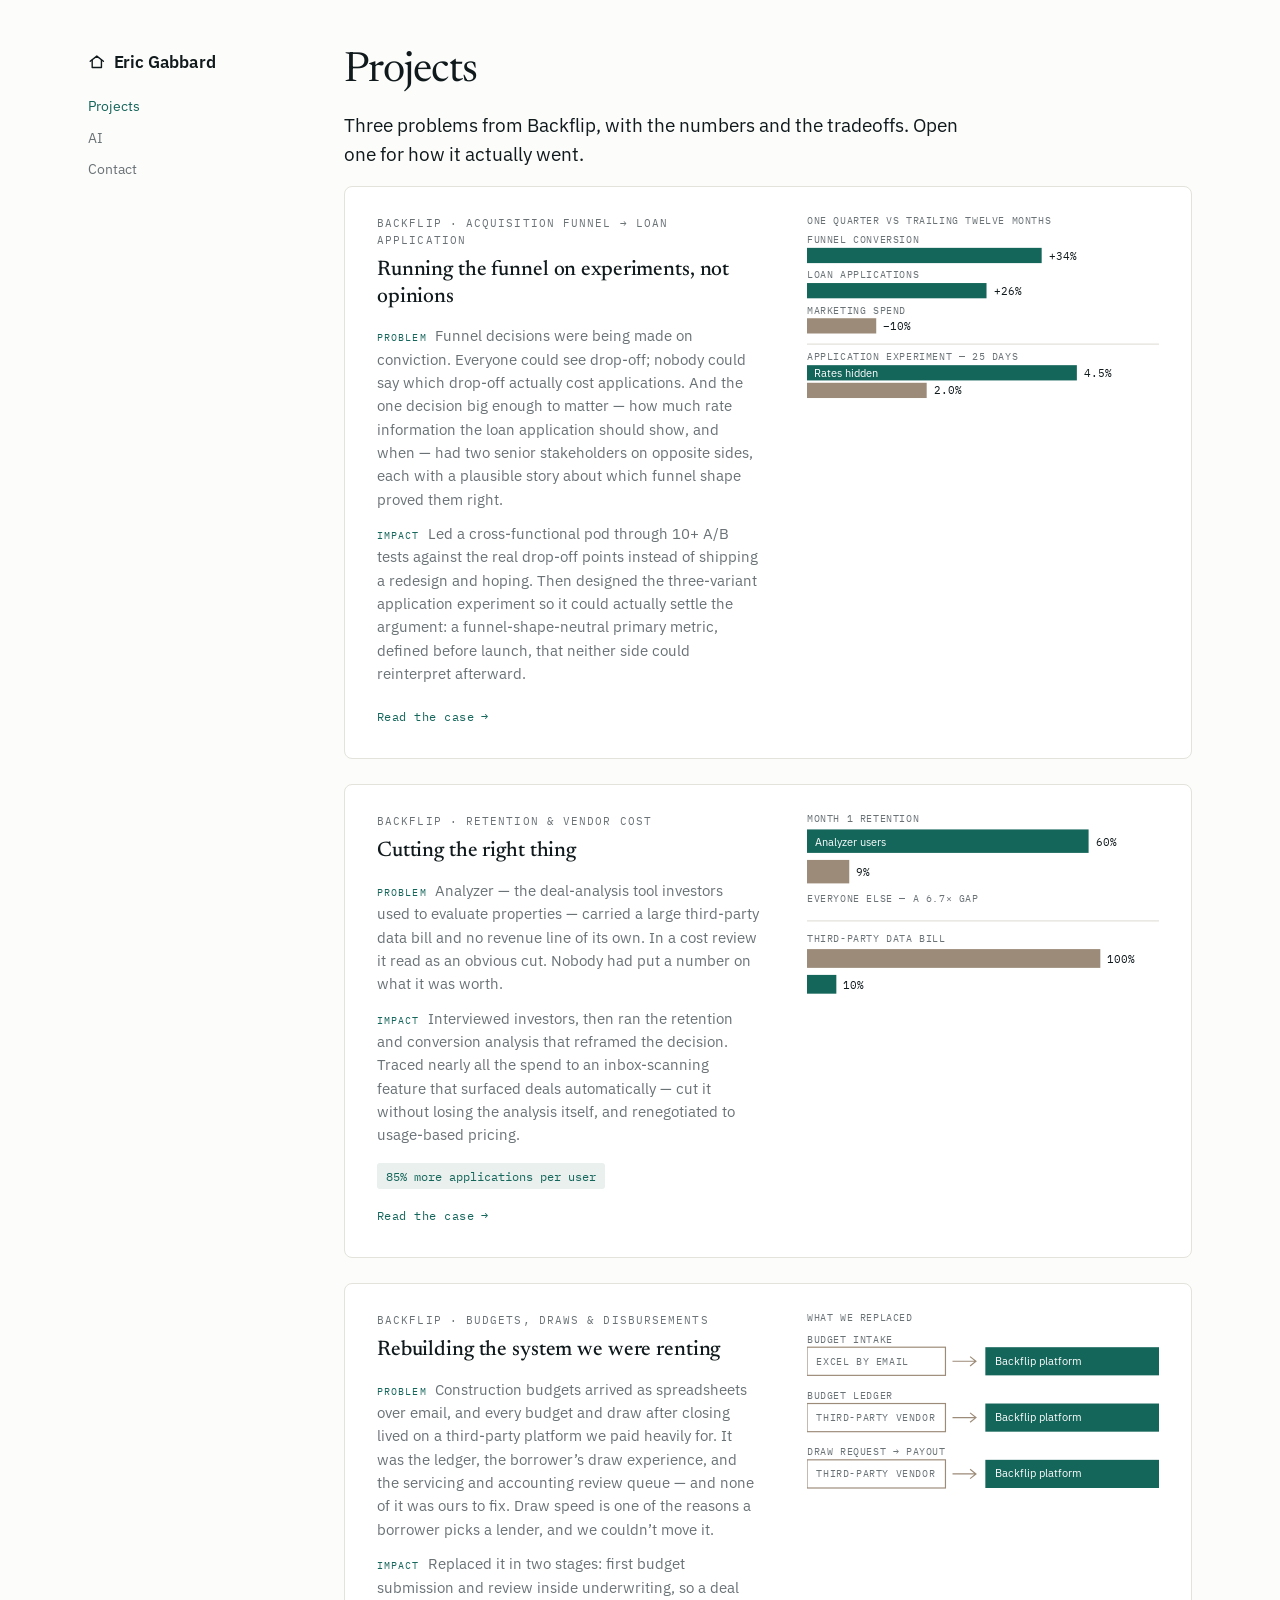
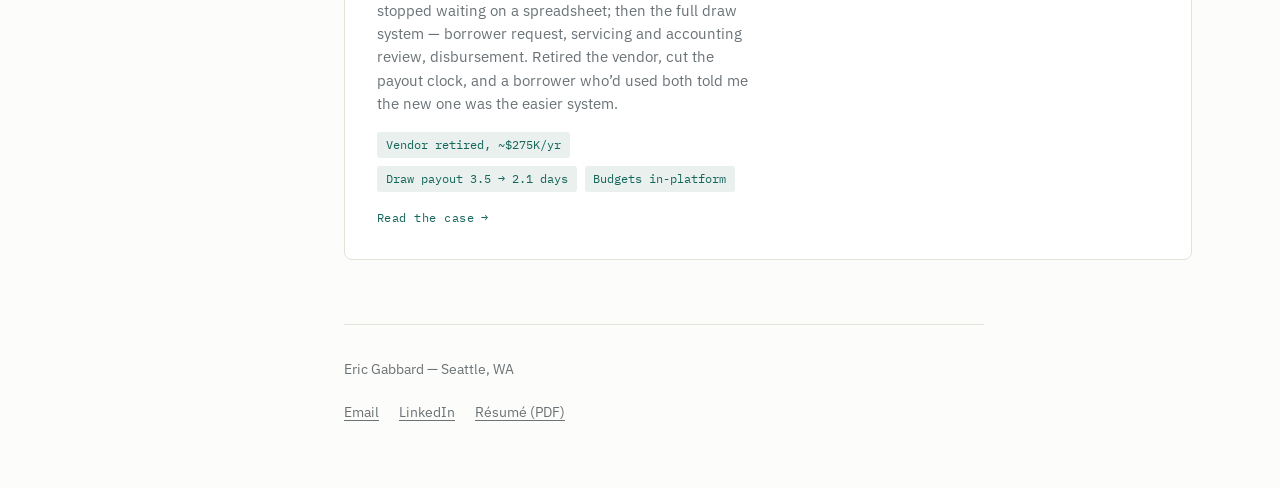
==== projects/index.html @ fd92a39c "Draw card: merge vendor chips Co-Authored-By: Claude Opus 5 <noreply@anthropic.com> Claude-Session: " ====
<!doctype html>
<html lang="en">
<head>
<meta charset="utf-8">
<meta name="viewport" content="width=device-width, initial-scale=1">
<title>Projects — Eric Gabbard</title>
<meta name="description" content="Three problems at a venture-backed lender: running the funnel on experiments, saving a product slated for cutting, and replacing a vendor draw platform.">
<meta property="og:title" content="Projects — Eric Gabbard">
<meta property="og:description" content="Three problems at a venture-backed lender: running the funnel on experiments, saving a product slated for cutting, and replacing a vendor draw platform.">
<meta property="og:type" content="website">
<meta property="og:url" content="https://ericgabbard.com/projects/">
<meta property="og:image" content="https://ericgabbard.com/og-image.png">
<meta property="og:image:width" content="1200">
<meta property="og:image:height" content="630">
<meta name="twitter:card" content="summary_large_image">
<meta name="twitter:title" content="Projects — Eric Gabbard">
<meta name="twitter:description" content="Three problems at a venture-backed lender: running the funnel on experiments, saving a product slated for cutting, and replacing a vendor draw platform.">
<meta name="twitter:image" content="https://ericgabbard.com/og-image.png">
<link rel="canonical" href="https://ericgabbard.com/projects/">
<link rel="icon" href="/favicon-32.png" sizes="32x32" type="image/png">
<link rel="icon" href="/favicon-16.png" sizes="16x16" type="image/png">
<link rel="icon" href="/favicon-48.png" sizes="48x48" type="image/png">
<link rel="apple-touch-icon" href="/apple-touch-icon.png">
<link rel="manifest" href="/site.webmanifest">
<meta name="theme-color" content="#14655a">
<link rel="preconnect" href="https://fonts.googleapis.com">
<link rel="preconnect" href="https://fonts.gstatic.com" crossorigin>
<link rel="stylesheet" href="https://fonts.googleapis.com/css2?family=IBM+Plex+Mono:wght@400&family=IBM+Plex+Sans:wght@400;600&family=Newsreader:opsz,wght@6..72,400;6..72,500&display=swap" media="print" onload="this.media='all'">
<noscript><link rel="stylesheet" href="https://fonts.googleapis.com/css2?family=IBM+Plex+Mono:wght@400&family=IBM+Plex+Sans:wght@400;600&family=Newsreader:opsz,wght@6..72,400;6..72,500&display=swap"></noscript>
<link rel="stylesheet" href="/style.css?v=16">
</head>
<body>
<a class="skip" href="#main">Skip to content</a>
<div class="wrap">

<header>
  <nav>
    <a class="home" href="/" aria-label="Eric Gabbard, home"><svg class="home-icon" viewBox="0 0 24 24" aria-hidden="true" focusable="false"><path d="M3 11.3 12 4.2l9 7.1" fill="none" stroke="currentColor" stroke-width="1.9" stroke-linecap="round" stroke-linejoin="round"/><path d="M5.7 9.7V19.8h12.6V9.7" fill="none" stroke="currentColor" stroke-width="1.9" stroke-linecap="round" stroke-linejoin="round"/></svg><span>Eric Gabbard</span></a>
    <ul>
      <li><a href="/projects/" aria-current="page">Projects</a></li>
      <li><a href="/ai">AI</a></li>
      <li><a href="/contact">Contact</a></li>
    </ul>
  </nav>
</header>

<main id="main">

  <h1>Projects</h1>

  <p class="lede">Three problems from Backflip, with the numbers and the tradeoffs. Open one for
  how it actually went.</p>

  <div class="cards">

    <a class="card" href="/projects/conversion">
      <div class="card-text">
        <p class="kicker">Backflip &middot; Acquisition funnel &rarr; loan application</p>
        <h2>Running the funnel on experiments, not opinions</h2>
        <p class="pi"><span class="tag">Problem</span>Funnel decisions were being made on
        conviction. Everyone could see drop-off; nobody could say which drop-off actually cost
        applications. And the one decision big enough to matter &mdash; how much rate
        information the loan application should show, and when &mdash; had two senior
        stakeholders on opposite sides, each with a plausible story about which funnel shape
        proved them right.</p>
        <p class="pi"><span class="tag">Impact</span>Led a cross-functional pod through 10+ A/B
        tests against the real drop-off points instead of shipping a redesign and hoping. Then
        designed the three-variant application experiment so it could actually settle the
        argument: a funnel-shape-neutral primary metric, defined before launch, that neither
        side could reinterpret afterward.</p>
      </div>
      <div class="chart">
        <svg viewBox="0 0 300 158" role="img" aria-label="Over one quarter against a trailing-twelve-month baseline: funnel conversion up 34 percent, loan applications up 26 percent, marketing spend down 10 percent. In the loan application experiment, the rates-hidden variant converted at 4.5 percent against 2.0 percent for control over 25 days.">
          <text class="ch-lab" x="0" y="8">ONE QUARTER VS TRAILING TWELVE MONTHS</text>

          <text class="ch-lab" x="0" y="24">FUNNEL CONVERSION</text>
          <rect class="ch-mark" x="0" y="28" width="200" height="13"/>
          <text class="ch-val" x="206" y="38">+34%</text>

          <text class="ch-lab" x="0" y="54">LOAN APPLICATIONS</text>
          <rect class="ch-mark" x="0" y="58" width="153" height="13"/>
          <text class="ch-val" x="159" y="68">+26%</text>

          <text class="ch-lab" x="0" y="84">MARKETING SPEND</text>
          <rect class="ch-alt" x="0" y="88" width="59" height="13"/>
          <text class="ch-val" x="65" y="98">&#8722;10%</text>

          <line class="ch-rule" x1="0" y1="110" x2="300" y2="110"/>

          <text class="ch-lab" x="0" y="124">APPLICATION EXPERIMENT &#8212; 25 DAYS</text>
          <rect class="ch-mark" x="0" y="128" width="230" height="13"/>
          <text class="ch-on" x="6" y="138">Rates hidden</text>
          <text class="ch-val" x="236" y="138">4.5%</text>
          <rect class="ch-alt" x="0" y="143" width="102" height="13"/>
          <text class="ch-val" x="108" y="153">2.0%</text>
        </svg>
      </div>
      <div class="card-foot">
        <span class="more">Read the case &rarr;</span>
      </div>
    </a>

    <a class="card" href="/projects/analyzer">
      <div class="card-text">
        <p class="kicker">Backflip &middot; Retention &amp; vendor cost</p>
        <h2>Cutting the right thing</h2>
        <p class="pi"><span class="tag">Problem</span>Analyzer &mdash; the deal-analysis tool
        investors used to evaluate properties &mdash; carried a large third-party data bill and
        no revenue line of its own. In a cost review it read as an obvious cut. Nobody had put
        a number on what it was worth.</p>
        <p class="pi"><span class="tag">Impact</span>Interviewed investors, then ran the
        retention and conversion analysis that reframed the decision. Traced nearly all the spend
        to an inbox-scanning feature that surfaced deals automatically &mdash; cut it without
        losing the analysis itself, and renegotiated to usage-based pricing.</p>
      </div>
      <div class="chart">
        <svg viewBox="0 0 300 160" role="img" aria-label="Analyzer users retained at 60 percent at Month 1 against 9 percent for everyone else; the third-party data bill fell from 100 percent to 10 percent">
          <text class="ch-lab" x="0" y="8">MONTH 1 RETENTION</text>
          <rect class="ch-mark" x="0" y="14" width="240" height="20"/>
          <text class="ch-on"  x="7" y="28">Analyzer users</text>
          <text class="ch-val" x="246" y="28">60%</text>
          <rect class="ch-alt" x="0" y="40" width="36" height="20"/>
          <text class="ch-val" x="42" y="54">9%</text>
          <text class="ch-lab" x="0" y="76">EVERYONE ELSE &#8212; A 6.7&#215; GAP</text>

          <line class="ch-rule" x1="0" y1="92" x2="300" y2="92"/>

          <text class="ch-lab" x="0" y="110">THIRD-PARTY DATA BILL</text>
          <rect class="ch-alt"  x="0" y="116" width="250" height="16"/>
          <text class="ch-val" x="256" y="128">100%</text>
          <rect class="ch-mark" x="0" y="138" width="25" height="16"/>
          <text class="ch-val" x="31" y="150">10%</text>
        </svg>
      </div>
      <div class="card-foot">
        <ul class="stats">
          <li>85% more applications per user</li>
        </ul>
        <span class="more">Read the case &rarr;</span>
      </div>
    </a>

    <a class="card" href="/projects/draw-management">
      <div class="card-text">
        <p class="kicker">Backflip &middot; Budgets, draws &amp; disbursements</p>
        <h2>Rebuilding the system we were renting</h2>
        <p class="pi"><span class="tag">Problem</span>Construction budgets arrived as
        spreadsheets over email, and every budget and draw after closing lived on a third-party
        platform we paid heavily for. It was the ledger, the borrower&rsquo;s draw experience,
        and the servicing and accounting review queue &mdash; and none of it was ours to fix.
        Draw speed is one of the reasons a borrower picks a lender, and we couldn&rsquo;t move
        it.</p>
        <p class="pi"><span class="tag">Impact</span>Replaced it in two stages: first budget
        submission and review inside underwriting, so a deal stopped waiting on a spreadsheet;
        then the full draw system &mdash; borrower request, servicing and accounting review,
        disbursement. Retired the vendor, cut the payout clock, and a borrower who&rsquo;d used
        both told me the new one was the easier system.</p>
      </div>
      <div class="chart">
        <svg viewBox="0 0 300 152" role="img" aria-label="Three stages moved off spreadsheets and a third-party vendor onto Backflip's own platform: budget intake, budget ledger, and draw request and payout">
          <text class="ch-lab" x="0" y="8">WHAT WE REPLACED</text>

          <text class="ch-lab" x="0" y="26">BUDGET INTAKE</text>
          <rect class="ch-ghost" x="0" y="30" width="118" height="24"/>
          <text class="ch-lab" x="8" y="45">EXCEL BY EMAIL</text>
          <path class="ch-arrow" d="M124 42 h20 m-5 -4 l5 4 l-5 4"/>
          <rect class="ch-mark" x="152" y="30" width="148" height="24"/>
          <text class="ch-on" x="160" y="45">Backflip platform</text>

          <text class="ch-lab" x="0" y="74">BUDGET LEDGER</text>
          <rect class="ch-ghost" x="0" y="78" width="118" height="24"/>
          <text class="ch-lab" x="8" y="93">THIRD-PARTY VENDOR</text>
          <path class="ch-arrow" d="M124 90 h20 m-5 -4 l5 4 l-5 4"/>
          <rect class="ch-mark" x="152" y="78" width="148" height="24"/>
          <text class="ch-on" x="160" y="93">Backflip platform</text>

          <text class="ch-lab" x="0" y="122">DRAW REQUEST &#8594; PAYOUT</text>
          <rect class="ch-ghost" x="0" y="126" width="118" height="24"/>
          <text class="ch-lab" x="8" y="141">THIRD-PARTY VENDOR</text>
          <path class="ch-arrow" d="M124 138 h20 m-5 -4 l5 4 l-5 4"/>
          <rect class="ch-mark" x="152" y="126" width="148" height="24"/>
          <text class="ch-on" x="160" y="141">Backflip platform</text>
        </svg>
      </div>
      <div class="card-foot">
        <ul class="stats">
          <li>Vendor retired, ~$275K/yr</li>
          <li>Draw payout 3.5 &rarr; 2.1 days</li>
          <li>Budgets in-platform</li>
        </ul>
        <span class="more">Read the case &rarr;</span>
      </div>
    </a>

  </div>

</main>

<footer>
  <p>Eric Gabbard — Seattle, WA</p>
  <ul class="footlinks">
    <li><a href="mailto:ericdgabbard@gmail.com">Email</a></li>
    <li><a href="https://www.linkedin.com/in/eric-gabbard-48069759/">LinkedIn</a></li>
    <li><a href="/resume.pdf?v=2026-09-02">Résumé (PDF)</a></li>
  </ul>
</footer>

</div>
  <script src="/site.js?v=2" defer></script>
  <!-- Cloudflare Web Analytics -->
  <script type='module' src='https://static.cloudflareinsights.com/beacon.min.js' data-cf-beacon='{"token": "a85f519c6c7c4a88a507c44891415a3c"}'></script>
  <!-- End Cloudflare Web Analytics -->
</body>
</html>
---- style.css ----
/* ericgabbard.com — "Instrument Panel"
   Charts are the visual language; every figure is drawn from a published number. */

:root {
  --bg:          #fcfcfa;
  --surface:     #ffffff;
  --fg:          #10191c;
  --muted:       #6a7276;
  --rule:        #e3e2db;
  --accent:      #14655a;
  --accent-soft: #e9f0ee;
  /* Also the comparison-bar fill in the charts, so it has to clear 3:1 on
     --bg (this is 3.4:1); the lighter clay it replaced was 2.1:1. */
  --clay:        #9c8b78;
  --on-accent:   #ffffff;

  --serif: "Newsreader", Georgia, "Iowan Old Style", serif;
  --sans:  "IBM Plex Sans", ui-sans-serif, -apple-system, BlinkMacSystemFont, "Segoe UI", Helvetica, Arial, sans-serif;
  --mono:  "IBM Plex Mono", ui-monospace, "SF Mono", Menlo, Consolas, monospace;

  --max: 44rem;

  /* Height of the home page's top bar. The hero is sized against it so the
     bar plus the hero fill exactly one viewport. */
  --bar-h: 3.8rem;
}

@media (prefers-color-scheme: dark) {
  :root {
    --bg:          #0e1315;
    --surface:     #141a1c;
    --fg:          #e4e8e7;
    --muted:       #8e9997;
    --rule:        #242c2e;
    --accent:      #5cbfad;
    --accent-soft: #16262a;
    --clay:        #8a7d70;
    --on-accent:   #0e1315;
  }
}

*, *::before, *::after { box-sizing: border-box; }

html { -webkit-text-size-adjust: 100%; }

body {
  margin: 0;
  background: var(--bg);
  color: var(--fg);
  font-family: var(--sans);
  font-size: 16.5px;
  line-height: 1.68;
  -webkit-font-smoothing: antialiased;
}

.wrap { max-width: var(--max); margin: 0 auto; padding: 0 1.5rem; }

/* Keyboard users get a way past the nav. Off-canvas until focused, then it
   drops in as a small filled tab at the top-left. */
.skip {
  position: absolute;
  top: 0; left: 0;
  z-index: 30;
  transform: translateY(-110%);
  background: var(--accent);
  color: var(--on-accent);
  font-family: var(--mono);
  font-size: 0.78rem;
  letter-spacing: 0.08em;
  text-decoration: none;
  padding: 0.6rem 1rem;
  border-radius: 0 0 4px 0;
  transition: transform 0.12s ease;
}
.skip:focus, .skip:focus-visible { transform: none; outline-offset: 0; }

/* ---------- header ---------- */

header { padding: 1.1rem 0 0; }

nav {
  display: flex; flex-wrap: wrap;
  align-items: center; justify-content: space-between;
  gap: 1rem;
  border-bottom: 1px solid var(--rule);
  padding-bottom: 0.85rem;
}

nav .home {
  font-weight: 600; letter-spacing: -0.01em; text-decoration: none; color: var(--fg);
  display: inline-flex; align-items: center; gap: 0.5rem;
}

/* the home glyph sits with the wordmark and inherits its colour */
.home-icon { width: 1.05em; height: 1.05em; flex: none; }
nav .home:hover { color: var(--accent); }

nav ul { display: flex; gap: 1.5rem; list-style: none; margin: 0; padding: 0; font-size: 0.92rem; }

nav a { color: var(--muted); text-decoration: none; }
nav a:hover, nav a[aria-current="page"] { color: var(--accent); }

/* Inline links take vertical padding without changing the line box, so this
   lifts the hit area to 24px+ without moving anything. */
nav ul a, .footlinks a { padding: 0.35rem 0; }

/* Below the sidebar breakpoint the nav is a top row rather than a sticky
   left column, so pin the row itself — otherwise the links scroll away and
   the reader has no navigation for the rest of the page. */
@media (max-width: 67.99rem) {
  /* The header, not the nav inside it: a sticky element can only travel
     within its containing block, and the header's box is barely taller
     than the nav row, so pinning the nav pins it nowhere. */
  header {
    position: sticky;
    top: 0;
    z-index: 20;
    background: var(--bg);
  }
}

/* The home page's one nav: a full-width bar that sits above the hero and
   stays pinned at every width. It is the same row as the inner pages' top
   nav, with the hairline on the bar rather than on the row inside it. */
header.bar {
  position: sticky;
  top: 0;
  z-index: 20;
  display: flex;
  flex-direction: column;
  justify-content: center;
  min-height: var(--bar-h);
  padding: 0;
  background: var(--bg);
  border-bottom: 1px solid var(--rule);
}

header.bar nav {
  width: 100%;
  max-width: var(--max);
  margin: 0 auto;
  padding: 0 1.5rem;
  border-bottom: 0;
}

/* While the bar is over the hero it goes transparent and light, so the dark
   frame runs edge to edge; once the hero scrolls out (JS toggles .over off)
   it becomes the same solid bar the inner pages use. No JS: solid bar. */
header.bar.over {
  background: transparent;
  border-bottom-color: transparent;
}
header.bar.over nav .home { color: #f3f7f5; }
header.bar.over nav ul a { color: rgba(226, 238, 234, 0.72); }
header.bar.over nav ul a:hover { color: #8fe6d6; }

a:focus-visible { outline: 2px solid var(--accent); outline-offset: 3px; border-radius: 3px; }

/* ---------- type ---------- */

h1, h2 {
  font-family: var(--serif);
  font-weight: 400;
  letter-spacing: -0.018em;
  line-height: 1.14;
  text-wrap: balance;
}

h1 { font-size: clamp(1.95rem, 5vw, 2.6rem); margin: 2rem 0 1rem; max-width: 20ch; }
h2 { font-size: 1.5rem; margin: 3.2rem 0 1rem; }

h3 {
  font-family: var(--sans);
  font-size: 1.16rem; font-weight: 600;
  letter-spacing: -0.006em;
  margin: 2.6rem 0 0.55rem;
}

p { margin: 0 0 1.15rem; }

a { color: var(--accent); text-underline-offset: 3px; }

.lede { font-size: 1.18rem; line-height: 1.5; color: var(--fg); }

/* three-line summary under a case-study lede */
.tldr {
  list-style: none; margin: 0 0 2rem; padding: 0.9rem 1.1rem;
  border-left: 3px solid var(--accent); background: var(--accent-soft);
  font-size: 0.95rem; line-height: 1.5;
}
.tldr li { margin: 0; padding: 0.15rem 0; }
.tldr li + li { border-top: 1px solid var(--rule); }

.eyebrow {
  font-family: var(--mono);
  font-size: 0.72rem; letter-spacing: 0.12em; text-transform: uppercase;
  color: var(--muted); margin: 0 0 0.8rem;
}

/* ---------- charts ---------- */

.ch-mark { fill: var(--accent); }
.ch-alt  { fill: var(--clay); }
.ch-lab  { fill: var(--muted); font-family: var(--mono); font-size: 8.5px; letter-spacing: 0.06em; }
.ch-val  { fill: var(--fg); font-family: var(--mono); font-size: 9.5px; }
.ch-on   { fill: var(--on-accent); font-family: var(--sans); font-size: 9px; }
.ch-rule { stroke: var(--rule); stroke-width: 1; }
.ch-ghost { fill: none; stroke: var(--clay); stroke-width: 1; }
.ch-arrow { fill: none; stroke: var(--clay); stroke-width: 1; }

figure { margin: 2rem 0; }
figure svg { display: block; width: 100%; height: auto; }
/* The breakout gives a figure the full 64rem on wide screens, which scales the
   8.5px SVG labels well past body-text size. Hold the drawing back so its type
   reads at roughly the same weight as the prose beside it. */
.case figure { max-width: 46rem; }
figcaption {
  font-family: var(--mono); font-size: 0.72rem; color: var(--muted);
  border-top: 1px solid var(--rule); padding-top: 0.55rem; margin-top: 0.7rem;
  display: flex; flex-wrap: wrap; gap: 0.4rem 1.2rem; justify-content: space-between;
}

/* On a phone a 560-unit figure would set its 8.5px labels at about 5px.
   Below 40rem the drawing keeps a 34rem floor (labels at 8px and up) and
   scrolls sideways inside this wrapper instead; the caption stays put
   underneath. The two-tone
   backgrounds are the scroll-shadow trick: the covers are attached to the
   content and slide away to reveal the shadows at whichever edge has more. */
.fig-scroll { overflow-x: auto; -webkit-overflow-scrolling: touch; }

@media (max-width: 39.99rem) {
  .fig-scroll svg { min-width: 34rem; }
  .fig-scroll {
    background:
      linear-gradient(to right, var(--bg) 40%, transparent) 0 0 / 3rem 100%,
      linear-gradient(to left,  var(--bg) 40%, transparent) 100% 0 / 3rem 100%,
      radial-gradient(farthest-side at 0 50%,   rgba(0,0,0,0.18), transparent) 0 0 / 1rem 100%,
      radial-gradient(farthest-side at 100% 50%, rgba(0,0,0,0.18), transparent) 100% 0 / 1rem 100%;
    background-repeat: no-repeat;
    background-attachment: local, local, scroll, scroll;
  }
}

/* ---------- work cards ---------- */
/* One project per row. Stacked at every width below the sidebar breakpoint:
   text, then the chart, then the chips and the call to action. Above it the
   chart takes the right column and top-aligns with the kicker. Never a
   three-up grid — that squeezed the cards tall and narrow and left the
   numbers unreadable. */

.cards { display: grid; grid-template-columns: 1fr; gap: 1.6rem; }

.card {
  display: grid;
  grid-template-columns: 1fr;
  gap: 1.3rem;
  align-items: start;
  padding: 1.6rem 1.75rem;
  border: 1px solid var(--rule);
  border-radius: 8px;
  background: var(--surface);
  text-decoration: none;
  color: inherit;
  transition: border-color 0.15s ease;
}

.card:hover { border-color: var(--accent); }

.card .kicker {
  font-family: var(--mono);
  font-size: 0.68rem; letter-spacing: 0.1em; text-transform: uppercase;
  color: var(--muted); margin: 0 0 0.5rem;
}

.card h2 {
  font-family: var(--serif); font-weight: 500;
  font-size: 1.32rem; line-height: 1.25; letter-spacing: -0.006em;
  text-wrap: wrap;
  margin: 0 0 0.9rem;
}

.card p { margin: 0; color: var(--muted); font-size: 0.94rem; line-height: 1.55; }
.card .pi + .pi { margin-top: 0.7rem; }

.card .tag {
  font-family: var(--mono);
  font-size: 0.62rem; letter-spacing: 0.11em; text-transform: uppercase;
  color: var(--accent);
  margin-right: 0.5rem;
}

.card .more {
  display: inline-block; margin-top: 1.05rem;
  font-family: var(--mono); font-size: 0.72rem; letter-spacing: 0.04em;
  color: var(--accent);
}
/* stacked, the grid gap already separates the foot from the chart */
.card .card-foot > :first-child { margin-top: 0; }

.card:hover .more { text-decoration: underline; }

/* stacked, the chart would blow up to full width and the 9px SVG type with
   it — hold it to roughly the width it has in the two-column layout */
.card .chart { max-width: 22rem; }
.card .chart svg { display: block; width: 100%; height: auto; }

/* ---------- lists ---------- */

ul.plain { list-style: none; margin: 0; padding: 0; }
ul.plain > li { padding: 0.9rem 0; border-top: 1px solid var(--rule); }
ul.plain > li:last-child { border-bottom: 1px solid var(--rule); }

.stats { display: flex; flex-wrap: wrap; gap: 0.5rem; list-style: none; margin: 0; padding: 0; }
.stats li {
  font-family: var(--mono);
  font-size: 0.72rem; font-variant-numeric: tabular-nums;
  color: var(--accent); background: var(--accent-soft);
  border-radius: 3px; padding: 0.2rem 0.55rem;
}

/* ---------- case study ---------- */

.case dl { margin: 0 0 2rem; }
.case dt {
  font-family: var(--mono);
  font-size: 0.7rem; letter-spacing: 0.1em; text-transform: uppercase;
  color: var(--muted); margin-top: 1rem;
}
.case dd { margin: 0.2rem 0 0; }

blockquote {
  margin: 2.2rem 0;
  padding: 0.2rem 0 0.2rem 1.2rem;
  border-left: 2px solid var(--accent);
  font-family: var(--serif); font-size: 1.12rem; font-style: italic;
  color: var(--muted);
}

.outcome {
  border: 1px solid var(--rule);
  border-radius: 8px;
  padding: 1.2rem 1.4rem;
  background: var(--accent-soft);
}
.outcome h3 { margin-top: 0; }
.outcome ul { margin: 0; padding-left: 1.1rem; }

.back { display: inline-block; margin: 2.5rem 0 0; font-size: 0.93rem; text-decoration: none; }

/* ---------- footer ---------- */

footer {
  border-top: 1px solid var(--rule);
  margin-top: 4rem;
  padding: 2rem 0 4rem;
  font-size: 0.9rem;
  color: var(--muted);
}

footer a { color: var(--muted); }
footer a:hover { color: var(--accent); }

.footlinks { display: flex; flex-wrap: wrap; gap: 1.25rem; list-style: none; margin: 0.5rem 0 0; padding: 0; }

@media (prefers-reduced-motion: reduce) {
  * { transition: none !important; animation: none !important; }
}

main > .eyebrow:first-child { margin-top: 2.2rem; }

/* ---------- wide screens: sticky identity rail + breakout figures ----------
   Prose keeps its ~65-character measure; charts and diagrams take the extra
   width instead of leaving it empty. Everything below 68rem is untouched. */

@media (min-width: 68rem) {

  .wrap {
    max-width: 74rem;
    display: grid;
    grid-template-columns: 12rem minmax(0, 40rem) minmax(0, 1fr);
    column-gap: 4rem;
    align-items: start;
    padding: 0 2.5rem;
  }

  /* Sticky with top: 3rem already holds the rail 3rem down from the top of
     the wrap, even before any scrolling. No padding on top of that, so the
     wordmark's box starts on the same line as main's first child. */
  .wrap > header {
    grid-column: 1;
    grid-row: 1 / span 2;
    position: sticky;
    top: 3rem;
    padding: 0;
  }

  .wrap > header nav {
    flex-direction: column;
    align-items: flex-start;
    gap: 1.1rem;
    border-bottom: 0;
    padding-bottom: 0;
  }

  .wrap > header nav .home { font-size: 1.05rem; }

  .wrap > header nav ul { flex-direction: column; gap: 0.45rem; font-size: 0.9rem; }

  header.bar nav { max-width: 74rem; padding: 0 2.5rem; }

  main {
    grid-column: 2 / 4;
    display: grid;
    grid-template-columns: minmax(0, 40rem) minmax(0, 1fr);
    column-gap: 4rem;
    padding-top: 3rem;
  }

  main > * { grid-column: 1; }

  /* data breathes into the right margin */
  main > figure,
  main > .loop,
  main > .builtfor { grid-column: 1 / -1; }

  main > *:first-child,
  main > .eyebrow:first-child { margin-top: 0; }

  footer {
    grid-column: 2;
    grid-row: 2;
  }
}

@media (min-width: 100rem) {
  .wrap { max-width: 84rem; grid-template-columns: 14rem minmax(0, 44rem) minmax(0, 1fr); }
  header.bar nav { max-width: 84rem; }
  main { grid-template-columns: minmax(0, 44rem) minmax(0, 1fr); }
}

@media (min-width: 68rem) {
  /* one project per row, breaking into the right margin the way a figure does */
  main > .cards { grid-column: 1 / -1; }
  .card {
    grid-template-columns: minmax(0, 1fr) minmax(0, 22rem);
    grid-template-rows: auto 1fr;
    column-gap: 3rem;
    row-gap: 0;
    padding: 1.75rem 2rem;
  }
  /* the chart spans both rows of the right column and hangs from the top,
     level with the kicker, rather than floating at mid-height */
  .card .chart { grid-column: 2; grid-row: 1 / -1; align-self: start; max-width: none; }
  .card .card-foot { grid-column: 1; margin-top: 1.05rem; }
}

/* ================= home hero ================= */

.hero {
  position: relative;
  /* The bar plus the hero fill the viewport, so nothing from the About
     section peeks above the fold. dvh tracks the mobile toolbar as it
     collapses; vh is the fallback. */
  min-height: 100vh;
  min-height: 100dvh;
  margin-top: calc(-1 * var(--bar-h));
  padding-top: var(--bar-h);
  display: grid;
  grid-template-rows: 1fr auto;
  overflow: hidden;
  background: #0b1214;
  isolation: isolate;
}

.hero-art {
  position: absolute;
  inset: 0;
  width: 100%;
  height: 100%;
  z-index: -1;
}

.hero-title {
  align-self: center;
  text-align: center;
  padding: 0 1.5rem;
}

.hero-title h1 {
  font-family: var(--serif);
  font-weight: 400;
  color: #f6faf8;
  font-size: clamp(2.6rem, 9vw, 6rem);
  line-height: 1;
  letter-spacing: -0.03em;
  margin: 0;
  max-width: none;
}

.hero-role {
  font-family: var(--mono);
  font-size: clamp(0.68rem, 1.6vw, 0.84rem);
  letter-spacing: 0.22em;
  text-transform: uppercase;
  color: rgba(143, 230, 214, 0.85);
  margin: 1.4rem 0 0;
}

/* The glyph is 30px wide; the padding around it is the tap target. The
   margin below is trimmed by the same amount so the chevron sits where it did. */
.hero-cue {
  justify-self: center;
  margin-bottom: 1.7rem;
  padding: 0.5rem;
  color: rgba(242, 247, 245, 0.55);
  width: 46px;
  display: block;
  animation: cue 2.6s ease-in-out infinite;
}

.hero-cue svg { display: block; width: 100%; }
.hero-cue:hover, .hero-cue:focus-visible { color: #8fe6d6; animation-play-state: paused; }

@keyframes cue {
  0%, 100% { transform: translateY(0); }
  50%      { transform: translateY(5px); }
}

@media (prefers-reduced-motion: reduce) {
  .hero-cue { animation: none; }
}

/* ================= home body ================= */

/* The home page's below-fold half uses the same .wrap shell as every other
   page, minus the rail: the bar above the hero is the nav, so on wide
   screens the rail column stays empty and the prose sits at the same x as
   on the inner pages. */

.home-about h2 {
  margin: 2rem 0 1.6rem;
  font-size: 1.35rem;
}

.home-about p { font-size: 1.04rem; }

.btn-row {
  display: flex;
  flex-wrap: wrap;
  gap: 0.9rem;
  margin: 2.4rem 0 0;
}

.hero-cta { margin: 2.2rem 0 0; }

.btn {
  display: inline-block;
  border: 1px solid var(--accent);
  color: var(--accent);
  text-decoration: none;
  font-family: var(--mono);
  font-size: 0.78rem;
  letter-spacing: 0.14em;
  text-transform: uppercase;
  padding: 0.75rem 1.5rem;
  border-radius: 4px;
  transition: background 0.15s ease, color 0.15s ease;
}

.btn:hover { background: var(--accent); color: var(--on-accent); }

/* filled: the two routes off the homepage */
.btn-primary {
  background: var(--accent);
  color: var(--on-accent);
  border-color: var(--accent);
}

.btn-primary:hover { background: transparent; color: var(--accent); }

/* on the dark hero, the accent green has too little contrast — go light */
.btn-hero {
  border-color: rgba(242, 247, 245, 0.55);
  color: #f2f7f5;
}

.btn-hero:hover { background: #f2f7f5; color: #0b1214; }
.btn-hero:focus-visible { outline-color: #8fe6d6; }

/* ================= contact list ================= */

.contact-list > li {
  display: grid;
  grid-template-columns: 7rem 1fr;
  gap: 1rem;
  align-items: baseline;
}

.contact-list .k {
  font-family: var(--mono);
  font-size: 0.7rem;
  letter-spacing: 0.1em;
  text-transform: uppercase;
  color: var(--muted);
}

@media (max-width: 30rem) {
  .contact-list > li { grid-template-columns: 1fr; gap: 0.2rem; }
}

@media (max-width: 30rem) {
  .hero-role { letter-spacing: 0.13em; font-size: 0.63rem; }

  /* The centre crop of the 1600-wide art puts the rising curve straight
     through the name and the role line on a phone. Slide the drawn layer
     down its own coordinate space so the curve passes under the title; the
     grid and vignette stay where they are. */
  .hero-art .art { transform: translateY(240px); }
}

/* No CSS scroll-behavior here on purpose: the hero cue animates the scroll
   in JS, and a browser-level smooth scroll fights it on every frame — the
   symptom is a long stall before anything moves. */

#about { scroll-margin-top: calc(var(--bar-h) + 1.25rem); }

/* ---------- the day loop (AI page hero) ----------
   Four panels, one working day. Hairline grid rather than four bordered
   cards: the day is continuous, and gaps between cards would read as four
   unrelated claims instead of one loop. */

/* Two by two, held to the prose measure. Four columns across 34rem gave each
   panel ~8rem and broke the text to one word a line; the day still reads in
   order left-to-right, top-to-bottom. */
.loop {
  display: grid;
  grid-template-columns: repeat(2, minmax(0, 1fr));
  gap: 1px;
  background: var(--rule);
  border: 1px solid var(--rule);
  border-radius: 8px;
  overflow: hidden;
  margin: 2rem 0 2.4rem;
}

.loop .step { background: var(--bg); padding: 1.3rem 1.25rem 1.45rem; }

/* The time-of-day label above each panel. Mono and small so it reads as a
   timestamp rather than competing with the heading under it. */
.loop .when {
  display: block;
  font-family: var(--mono);
  font-size: 0.66rem; font-weight: 400;
  letter-spacing: 0.13em; text-transform: uppercase;
  color: var(--accent);
  margin-bottom: 0.4rem;
}

/* h2 for the outline (h1 → h2, nothing skipped), set at the size and
   weight of the h3 it replaced */
.loop h2 {
  font-family: var(--sans);
  font-size: 1.06rem; font-weight: 600;
  letter-spacing: -0.006em; line-height: 1.68;
  text-wrap: wrap;
  margin: 0 0 0.35rem;
}
/* These four panels are the page's opening argument, not caption text.
   They read at body size and in body colour; the mono .when label above
   is what carries the hierarchy. */
.loop p { margin: 0; font-size: 1rem; line-height: 1.6; color: var(--fg); }

@media (max-width: 30rem) {
  .loop { grid-template-columns: 1fr; }
}

/* The pivot from my own practice to the company's. Reads as a turn in the
   argument, not as a pull quote. */

.turn {
  border-left: 2px solid var(--accent);
  background: var(--accent-soft);
  border-radius: 0 8px 8px 0;
  padding: 1.15rem 1.3rem;
  margin: 2.2rem 0;
}
.turn p { margin: 0; }
.turn p.claim { font-weight: 600; }
.turn p + p { margin-top: 0.6rem; font-size: 1.02rem; line-height: 1.6; color: var(--fg); }

/* Three things the company got. Clay rules on top, no boxes — these are
   summaries that point down the page, not cards to click. */

.builtfor { display: grid; grid-template-columns: 1fr; gap: 1.7rem; margin: 1.4rem 0 0; }
/* Flex column so the stat can be pushed to the bottom: the three paragraphs
   are different lengths, and left in flow their hairlines sat at three
   different heights across the row. */
.builtfor .bf {
  border-top: 2px solid var(--clay);
  padding-top: 0.7rem;
  display: flex;
  flex-direction: column;
}
.builtfor .bf h3 { margin: 0 0 0.35rem; font-size: 1.06rem; }
.builtfor .bf p { margin: 0; font-size: 1rem; line-height: 1.6; color: var(--fg); }

/* The number is the point of each block, so it leaves the paragraph and sits
   below a hairline as a labelled pair. Set as one run it wrapped mid-value and
   left "days" alone on the last line; a label above gives the value its own
   line to break on. */
/* auto keeps the hairline on the floor of the block; the gap below the prose
   is the minimum, not the actual, distance */
.builtfor .bf > p:not(.stat) { margin-bottom: 0.9rem; }
.builtfor .bf p.stat {
  margin-top: auto;
  border-top: 1px solid var(--rule);
  padding-top: 0.5rem;
}
.builtfor .bf .stat .lab {
  display: block;
  font-family: var(--mono);
  font-size: 0.64rem; letter-spacing: 0.12em; text-transform: uppercase;
  color: var(--muted);
  margin-bottom: 0.15rem;
}
.builtfor .bf .stat .val {
  display: block;
  font-family: var(--mono);
  font-size: 0.85rem; line-height: 1.4;
  color: var(--accent);
}

/* Deliberately not a three-up. Split across the prose measure each column is
   ~10rem wide and the sentences shred; stacked, each one keeps a readable
   line and the clay rule still separates them at a glance. */

/* The day and the three outcomes stay on the prose measure. They are the
   argument, not supporting data, so they align with the paragraphs above and
   below them rather than breaking into the right margin the way the figures
   do. */

/* Between the sidebar breakpoint and the phone, the day is two by two and the
   outcomes sit side by side. */
@media (min-width: 46rem) and (max-width: 67.99rem) {
  .builtfor { grid-template-columns: repeat(3, minmax(0, 1fr)); gap: 1.5rem; }
}

/* ---------- panel rows at the breakout width ----------
   .loop and .builtfor span 1 / -1, so above the sidebar breakpoint they get
   prose + figure margin rather than the 40rem measure. Declared here, after
   their base rules, because those set the narrow fallbacks. */
@media (min-width: 68rem) {
  .loop { grid-template-columns: repeat(4, minmax(0, 1fr)); }
  .builtfor { grid-template-columns: repeat(3, minmax(0, 1fr)); gap: 1.7rem; }
}
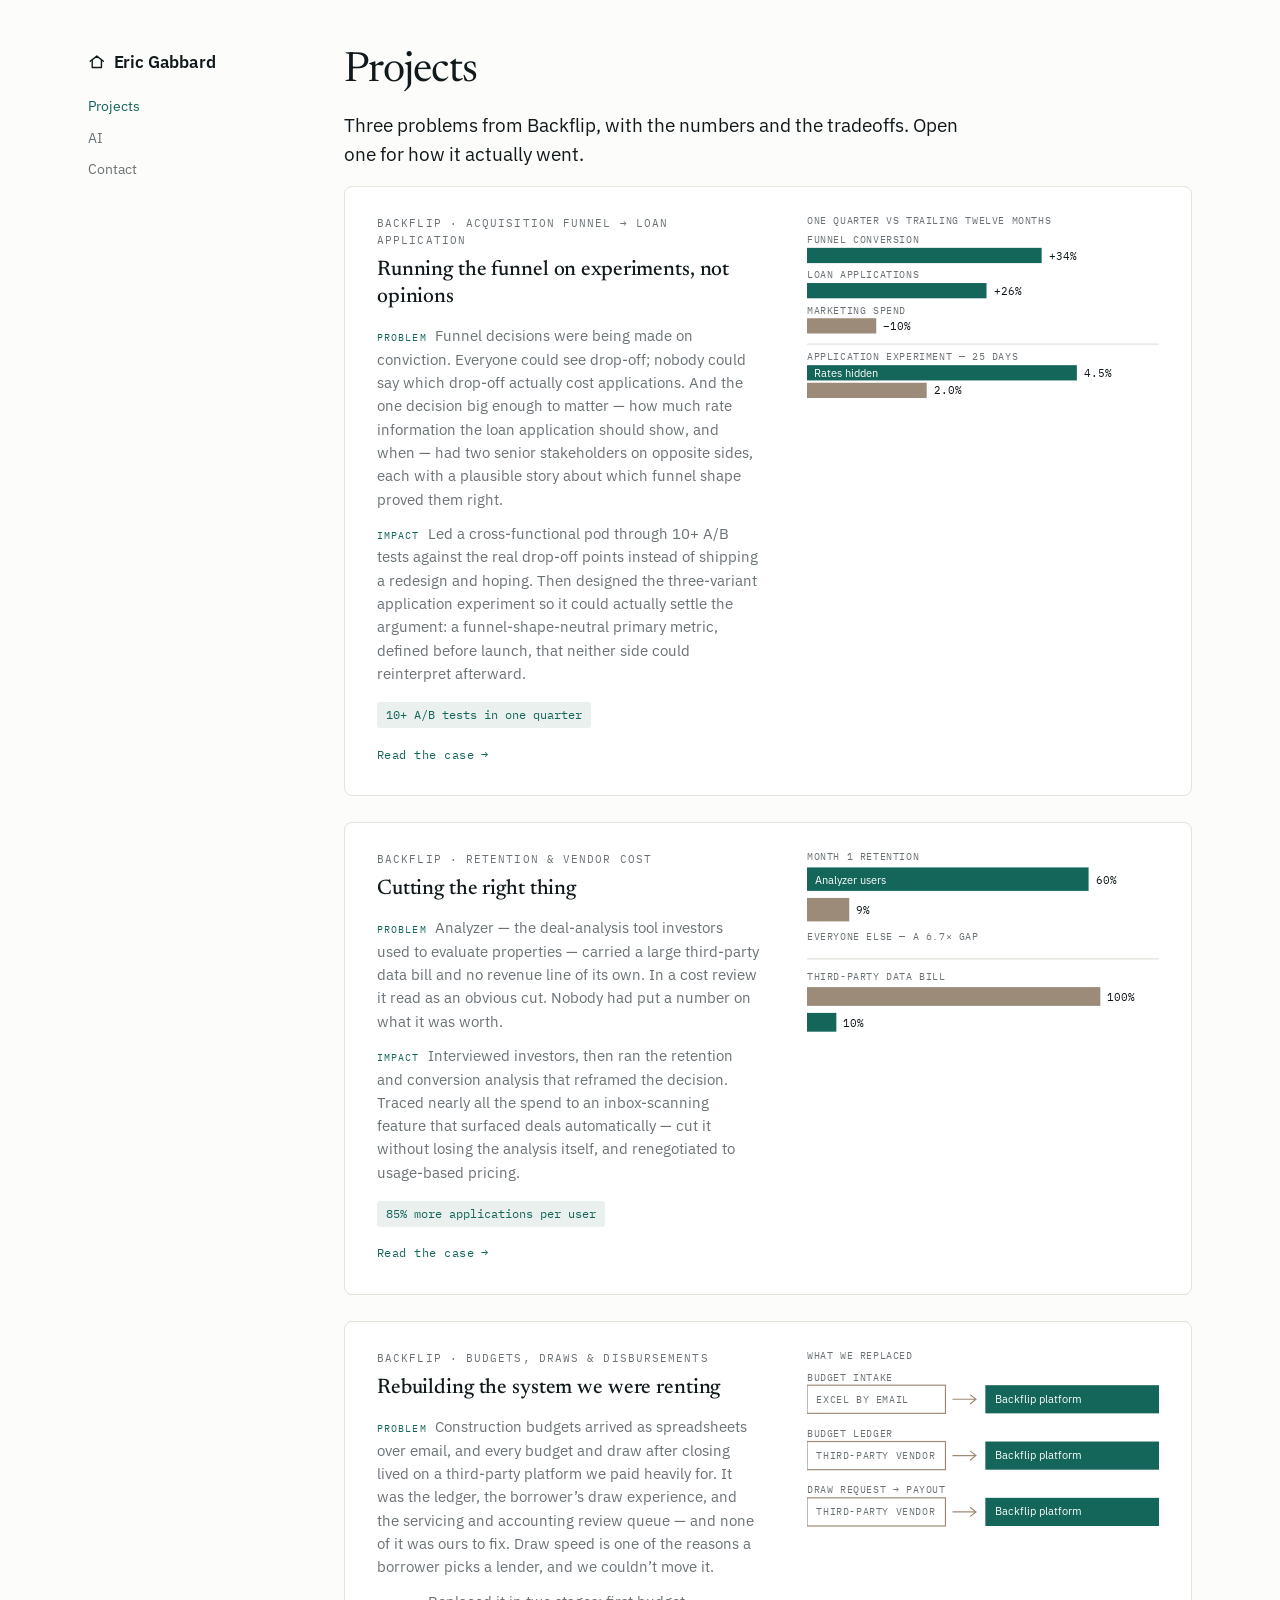
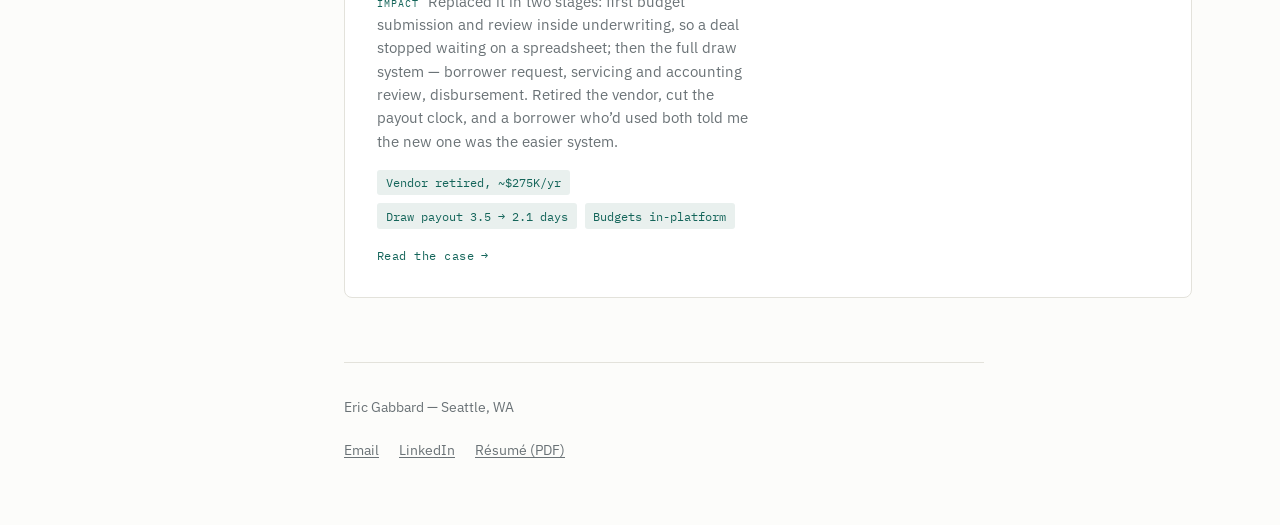
==== commit a7eb021e: "Case studies: titles and dates, team and timeline, decision bar and control arm, what I'd do differe" ====
--- a/projects/index.html
+++ b/projects/index.html
@@ -27,7 +27,7 @@
 <link rel="preconnect" href="https://fonts.gstatic.com" crossorigin>
 <link rel="stylesheet" href="https://fonts.googleapis.com/css2?family=IBM+Plex+Mono:wght@400&family=IBM+Plex+Sans:wght@400;600&family=Newsreader:opsz,wght@6..72,400;6..72,500&display=swap" media="print" onload="this.media='all'">
 <noscript><link rel="stylesheet" href="https://fonts.googleapis.com/css2?family=IBM+Plex+Mono:wght@400&family=IBM+Plex+Sans:wght@400;600&family=Newsreader:opsz,wght@6..72,400;6..72,500&display=swap"></noscript>
-<link rel="stylesheet" href="/style.css?v=16">
+<link rel="stylesheet" href="/style.css?v=17">
 </head>
 <body>
 <a class="skip" href="#main">Skip to content</a>
@@ -96,6 +96,9 @@
         </svg>
       </div>
       <div class="card-foot">
+        <ul class="stats">
+          <li>10+ A/B tests in one quarter</li>
+        </ul>
         <span class="more">Read the case &rarr;</span>
       </div>
     </a>
--- a/style.css
+++ b/style.css
@@ -102,7 +102,7 @@
 
 /* Inline links take vertical padding without changing the line box, so this
    lifts the hit area to 24px+ without moving anything. */
-nav ul a, .footlinks a { padding: 0.35rem 0; }
+nav ul a, .footlinks a { padding: 0.35rem 0.3rem; margin: 0 -0.3rem; }
 
 /* Below the sidebar breakpoint the nav is a top row rather than a sticky
    left column, so pin the row itself — otherwise the links scroll away and
@@ -309,6 +309,10 @@
 ul.plain { list-style: none; margin: 0; padding: 0; }
 ul.plain > li { padding: 0.9rem 0; border-top: 1px solid var(--rule); }
 ul.plain > li:last-child { border-bottom: 1px solid var(--rule); }
+/* When the list is the last thing before the footer, the footer's own rule
+   closes it; a second rule 4rem above reads as an empty box. */
+main > ul.plain:last-child > li:last-child { border-bottom: 0; }
+main > ul.plain:last-child { margin-bottom: 0; }
 
 .stats { display: flex; flex-wrap: wrap; gap: 0.5rem; list-style: none; margin: 0; padding: 0; }
 .stats li {
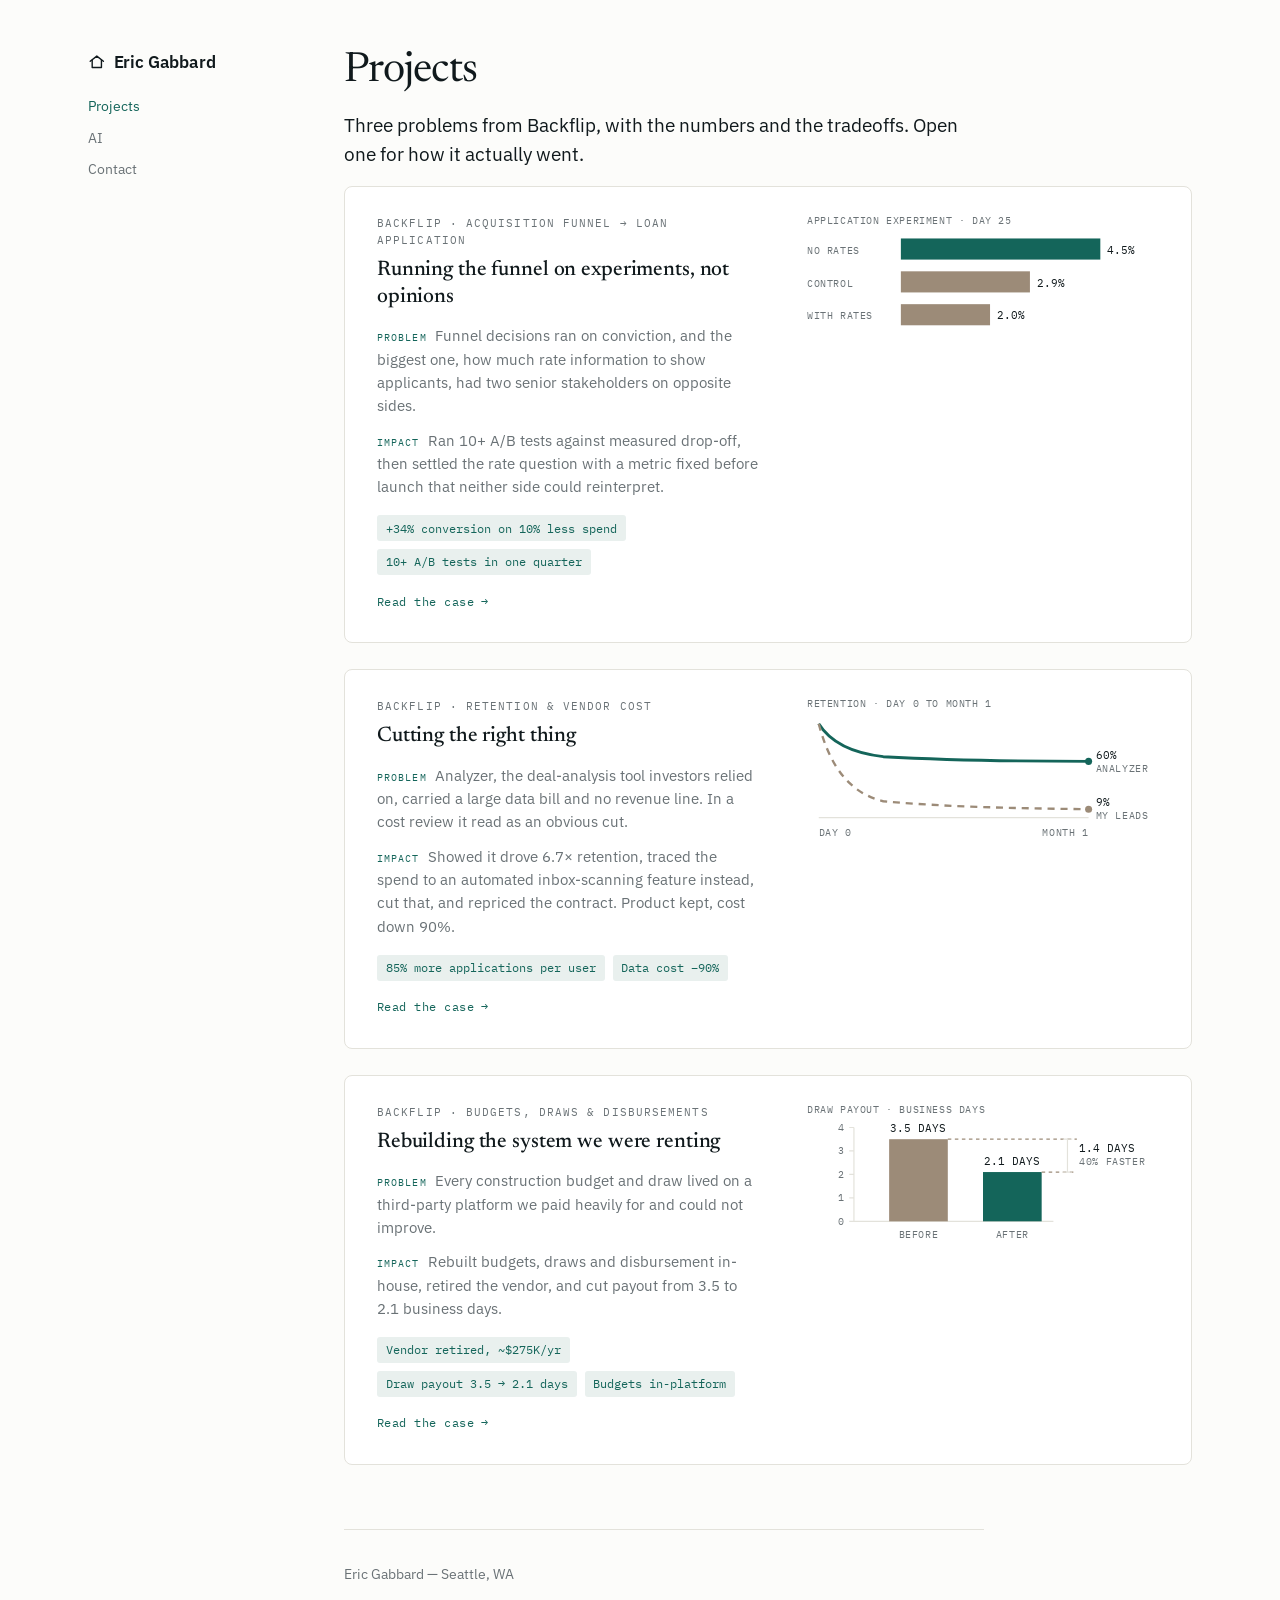
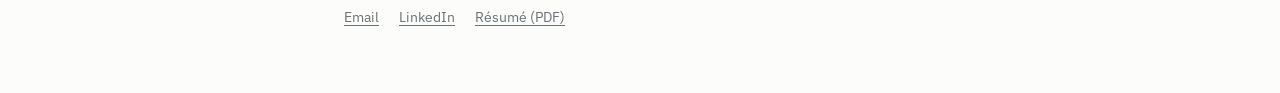
==== commit 022bbcae: "Tighten the projects index to a ten-second read Problem and impact cut to one or two sentences each " ====
--- a/projects/index.html
+++ b/projects/index.html
@@ -27,7 +27,7 @@
 <link rel="preconnect" href="https://fonts.gstatic.com" crossorigin>
 <link rel="stylesheet" href="https://fonts.googleapis.com/css2?family=IBM+Plex+Mono:wght@400&family=IBM+Plex+Sans:wght@400;600&family=Newsreader:opsz,wght@6..72,400;6..72,500&display=swap" media="print" onload="this.media='all'">
 <noscript><link rel="stylesheet" href="https://fonts.googleapis.com/css2?family=IBM+Plex+Mono:wght@400&family=IBM+Plex+Sans:wght@400;600&family=Newsreader:opsz,wght@6..72,400;6..72,500&display=swap"></noscript>
-<link rel="stylesheet" href="/style.css?v=17">
+<link rel="stylesheet" href="/style.css?v=18">
 </head>
 <body>
 <a class="skip" href="#main">Skip to content</a>
@@ -57,46 +57,33 @@
       <div class="card-text">
         <p class="kicker">Backflip &middot; Acquisition funnel &rarr; loan application</p>
         <h2>Running the funnel on experiments, not opinions</h2>
-        <p class="pi"><span class="tag">Problem</span>Funnel decisions were being made on
-        conviction. Everyone could see drop-off; nobody could say which drop-off actually cost
-        applications. And the one decision big enough to matter &mdash; how much rate
-        information the loan application should show, and when &mdash; had two senior
-        stakeholders on opposite sides, each with a plausible story about which funnel shape
-        proved them right.</p>
-        <p class="pi"><span class="tag">Impact</span>Led a cross-functional pod through 10+ A/B
-        tests against the real drop-off points instead of shipping a redesign and hoping. Then
-        designed the three-variant application experiment so it could actually settle the
-        argument: a funnel-shape-neutral primary metric, defined before launch, that neither
-        side could reinterpret afterward.</p>
+        <p class="pi"><span class="tag">Problem</span>Funnel decisions ran on conviction, and
+        the biggest one, how much rate information to show applicants, had two senior
+        stakeholders on opposite sides.</p>
+        <p class="pi"><span class="tag">Impact</span>Ran 10+ A/B tests against measured
+        drop-off, then settled the rate question with a metric fixed before launch that neither
+        side could reinterpret.</p>
       </div>
       <div class="chart">
-        <svg viewBox="0 0 300 158" role="img" aria-label="Over one quarter against a trailing-twelve-month baseline: funnel conversion up 34 percent, loan applications up 26 percent, marketing spend down 10 percent. In the loan application experiment, the rates-hidden variant converted at 4.5 percent against 2.0 percent for control over 25 days.">
-          <text class="ch-lab" x="0" y="8">ONE QUARTER VS TRAILING TWELVE MONTHS</text>
+        <svg viewBox="0 0 300 100" role="img" aria-label="Loan application experiment at day 25: no rates 4.5 percent, control 2.9 percent, with rates 2.0 percent">
+          <text class="ch-lab" x="0" y="8">APPLICATION EXPERIMENT &#183; DAY 25</text>
 
-          <text class="ch-lab" x="0" y="24">FUNNEL CONVERSION</text>
-          <rect class="ch-mark" x="0" y="28" width="200" height="13"/>
-          <text class="ch-val" x="206" y="38">+34%</text>
+          <text class="ch-lab" x="0" y="33">NO RATES</text>
+          <rect class="ch-mark" x="80" y="20" width="170" height="18"/>
+          <text class="ch-val" x="256" y="33">4.5%</text>
 
-          <text class="ch-lab" x="0" y="54">LOAN APPLICATIONS</text>
-          <rect class="ch-mark" x="0" y="58" width="153" height="13"/>
-          <text class="ch-val" x="159" y="68">+26%</text>
+          <text class="ch-lab" x="0" y="61">CONTROL</text>
+          <rect class="ch-alt" x="80" y="48" width="110" height="18"/>
+          <text class="ch-val" x="196" y="61">2.9%</text>
 
-          <text class="ch-lab" x="0" y="84">MARKETING SPEND</text>
-          <rect class="ch-alt" x="0" y="88" width="59" height="13"/>
-          <text class="ch-val" x="65" y="98">&#8722;10%</text>
-
-          <line class="ch-rule" x1="0" y1="110" x2="300" y2="110"/>
-
-          <text class="ch-lab" x="0" y="124">APPLICATION EXPERIMENT &#8212; 25 DAYS</text>
-          <rect class="ch-mark" x="0" y="128" width="230" height="13"/>
-          <text class="ch-on" x="6" y="138">Rates hidden</text>
-          <text class="ch-val" x="236" y="138">4.5%</text>
-          <rect class="ch-alt" x="0" y="143" width="102" height="13"/>
-          <text class="ch-val" x="108" y="153">2.0%</text>
+          <text class="ch-lab" x="0" y="89">WITH RATES</text>
+          <rect class="ch-alt" x="80" y="76" width="76" height="18"/>
+          <text class="ch-val" x="162" y="89">2.0%</text>
         </svg>
       </div>
       <div class="card-foot">
         <ul class="stats">
+          <li>+34% conversion on 10% less spend</li>
           <li>10+ A/B tests in one quarter</li>
         </ul>
         <span class="more">Read the case &rarr;</span>
@@ -107,37 +94,37 @@
       <div class="card-text">
         <p class="kicker">Backflip &middot; Retention &amp; vendor cost</p>
         <h2>Cutting the right thing</h2>
-        <p class="pi"><span class="tag">Problem</span>Analyzer &mdash; the deal-analysis tool
-        investors used to evaluate properties &mdash; carried a large third-party data bill and
-        no revenue line of its own. In a cost review it read as an obvious cut. Nobody had put
-        a number on what it was worth.</p>
-        <p class="pi"><span class="tag">Impact</span>Interviewed investors, then ran the
-        retention and conversion analysis that reframed the decision. Traced nearly all the spend
-        to an inbox-scanning feature that surfaced deals automatically &mdash; cut it without
-        losing the analysis itself, and renegotiated to usage-based pricing.</p>
+        <p class="pi"><span class="tag">Problem</span>Analyzer, the deal-analysis tool investors
+        relied on, carried a large data bill and no revenue line. In a cost review it read as an
+        obvious cut.</p>
+        <p class="pi"><span class="tag">Impact</span>Showed it drove 6.7&times; retention,
+        traced the spend to an automated inbox-scanning feature instead, cut that, and repriced
+        the contract. Product kept, cost down 90%.</p>
       </div>
       <div class="chart">
-        <svg viewBox="0 0 300 160" role="img" aria-label="Analyzer users retained at 60 percent at Month 1 against 9 percent for everyone else; the third-party data bill fell from 100 percent to 10 percent">
-          <text class="ch-lab" x="0" y="8">MONTH 1 RETENTION</text>
-          <rect class="ch-mark" x="0" y="14" width="240" height="20"/>
-          <text class="ch-on"  x="7" y="28">Analyzer users</text>
-          <text class="ch-val" x="246" y="28">60%</text>
-          <rect class="ch-alt" x="0" y="40" width="36" height="20"/>
-          <text class="ch-val" x="42" y="54">9%</text>
-          <text class="ch-lab" x="0" y="76">EVERYONE ELSE &#8212; A 6.7&#215; GAP</text>
+        <svg viewBox="0 0 300 124" role="img" aria-label="Retention from day 0 to month 1: Analyzer users at 60 percent, My Leads users at 9 percent">
+          <text class="ch-lab" x="0" y="8">RETENTION &#183; DAY 0 TO MONTH 1</text>
 
-          <line class="ch-rule" x1="0" y1="92" x2="300" y2="92"/>
+          <path class="ch-line"  d="M10 22 C20 38 38 47 65 50 C120 53 180 54 240 54"/>
+          <path class="ch-line2" d="M10 22 C18 52 32 80 65 88 C120 93 180 94 240 94.8"/>
 
-          <text class="ch-lab" x="0" y="110">THIRD-PARTY DATA BILL</text>
-          <rect class="ch-alt"  x="0" y="116" width="250" height="16"/>
-          <text class="ch-val" x="256" y="128">100%</text>
-          <rect class="ch-mark" x="0" y="138" width="25" height="16"/>
-          <text class="ch-val" x="31" y="150">10%</text>
+          <circle class="ch-dot"  cx="240" cy="54" r="3"/>
+          <circle class="ch-dot2" cx="240" cy="94.8" r="3"/>
+
+          <text class="ch-val" x="246" y="52">60%</text>
+          <text class="ch-lab" x="246" y="63">ANALYZER</text>
+          <text class="ch-val" x="246" y="92">9%</text>
+          <text class="ch-lab" x="246" y="103">MY LEADS</text>
+
+          <line class="ch-rule" x1="10" y1="102" x2="240" y2="102"/>
+          <text class="ch-lab" x="10" y="118">DAY 0</text>
+          <text class="ch-lab" x="240" y="118" text-anchor="end">MONTH 1</text>
         </svg>
       </div>
       <div class="card-foot">
         <ul class="stats">
           <li>85% more applications per user</li>
+          <li>Data cost &#8722;90%</li>
         </ul>
         <span class="more">Read the case &rarr;</span>
       </div>
@@ -147,42 +134,36 @@
       <div class="card-text">
         <p class="kicker">Backflip &middot; Budgets, draws &amp; disbursements</p>
         <h2>Rebuilding the system we were renting</h2>
-        <p class="pi"><span class="tag">Problem</span>Construction budgets arrived as
-        spreadsheets over email, and every budget and draw after closing lived on a third-party
-        platform we paid heavily for. It was the ledger, the borrower&rsquo;s draw experience,
-        and the servicing and accounting review queue &mdash; and none of it was ours to fix.
-        Draw speed is one of the reasons a borrower picks a lender, and we couldn&rsquo;t move
-        it.</p>
-        <p class="pi"><span class="tag">Impact</span>Replaced it in two stages: first budget
-        submission and review inside underwriting, so a deal stopped waiting on a spreadsheet;
-        then the full draw system &mdash; borrower request, servicing and accounting review,
-        disbursement. Retired the vendor, cut the payout clock, and a borrower who&rsquo;d used
-        both told me the new one was the easier system.</p>
+        <p class="pi"><span class="tag">Problem</span>Every construction budget and draw
+        lived on a third-party platform we paid heavily for and could not improve.</p>
+        <p class="pi"><span class="tag">Impact</span>Rebuilt budgets, draws and disbursement
+        in-house, retired the vendor, and cut payout from 3.5 to 2.1 business days.</p>
       </div>
       <div class="chart">
-        <svg viewBox="0 0 300 152" role="img" aria-label="Three stages moved off spreadsheets and a third-party vendor onto Backflip's own platform: budget intake, budget ledger, and draw request and payout">
-          <text class="ch-lab" x="0" y="8">WHAT WE REPLACED</text>
+        <svg viewBox="0 0 300 120" role="img" aria-label="Draw payout: 3.5 business days before, 2.1 after, 1.4 days saved">
+          <text class="ch-lab" x="0" y="8">DRAW PAYOUT &#183; BUSINESS DAYS</text>
 
-          <text class="ch-lab" x="0" y="26">BUDGET INTAKE</text>
-          <rect class="ch-ghost" x="0" y="30" width="118" height="24"/>
-          <text class="ch-lab" x="8" y="45">EXCEL BY EMAIL</text>
-          <path class="ch-arrow" d="M124 42 h20 m-5 -4 l5 4 l-5 4"/>
-          <rect class="ch-mark" x="152" y="30" width="148" height="24"/>
-          <text class="ch-on" x="160" y="45">Backflip platform</text>
+          <line class="ch-rule" x1="40" y1="20" x2="40" y2="100"/>
+          <path class="ch-rule" d="M36 100 h4 M36 80 h4 M36 60 h4 M36 40 h4 M36 20 h4"/>
+          <text class="ch-lab" x="32" y="103" text-anchor="end">0</text>
+          <text class="ch-lab" x="32" y="83" text-anchor="end">1</text>
+          <text class="ch-lab" x="32" y="63" text-anchor="end">2</text>
+          <text class="ch-lab" x="32" y="43" text-anchor="end">3</text>
+          <text class="ch-lab" x="32" y="23" text-anchor="end">4</text>
+          <line class="ch-rule" x1="40" y1="100" x2="210" y2="100"/>
 
-          <text class="ch-lab" x="0" y="74">BUDGET LEDGER</text>
-          <rect class="ch-ghost" x="0" y="78" width="118" height="24"/>
-          <text class="ch-lab" x="8" y="93">THIRD-PARTY VENDOR</text>
-          <path class="ch-arrow" d="M124 90 h20 m-5 -4 l5 4 l-5 4"/>
-          <rect class="ch-mark" x="152" y="78" width="148" height="24"/>
-          <text class="ch-on" x="160" y="93">Backflip platform</text>
+          <rect class="ch-alt" x="70" y="30" width="50" height="70"/>
+          <text class="ch-val" x="95" y="24" text-anchor="middle">3.5 DAYS</text>
+          <text class="ch-lab" x="95" y="114" text-anchor="middle">BEFORE</text>
 
-          <text class="ch-lab" x="0" y="122">DRAW REQUEST &#8594; PAYOUT</text>
-          <rect class="ch-ghost" x="0" y="126" width="118" height="24"/>
-          <text class="ch-lab" x="8" y="141">THIRD-PARTY VENDOR</text>
-          <path class="ch-arrow" d="M124 138 h20 m-5 -4 l5 4 l-5 4"/>
-          <rect class="ch-mark" x="152" y="126" width="148" height="24"/>
-          <text class="ch-on" x="160" y="141">Backflip platform</text>
+          <rect class="ch-mark" x="150" y="58" width="50" height="42"/>
+          <text class="ch-val" x="175" y="52" text-anchor="middle">2.1 DAYS</text>
+          <text class="ch-lab" x="175" y="114" text-anchor="middle">AFTER</text>
+
+          <path class="ch-dash" d="M120 30 H230 M200 58 H230"/>
+          <path class="ch-rule" d="M218 30 h8 M218 58 h8 M222 30 V58"/>
+          <text class="ch-val" x="232" y="41">1.4 DAYS</text>
+          <text class="ch-lab" x="232" y="52">40% FASTER</text>
         </svg>
       </div>
       <div class="card-foot">
@@ -204,12 +185,12 @@
   <ul class="footlinks">
     <li><a href="mailto:ericdgabbard@gmail.com">Email</a></li>
     <li><a href="https://www.linkedin.com/in/eric-gabbard-48069759/">LinkedIn</a></li>
-    <li><a href="/resume.pdf?v=2026-09-02">Résumé (PDF)</a></li>
+    <li><a href="/resume.pdf?v=2026-09-03">Résumé (PDF)</a></li>
   </ul>
 </footer>
 
 </div>
-  <script src="/site.js?v=2" defer></script>
+  <script src="/site.js?v=3" defer></script>
   <!-- Cloudflare Web Analytics -->
   <script type='module' src='https://static.cloudflareinsights.com/beacon.min.js' data-cf-beacon='{"token": "a85f519c6c7c4a88a507c44891415a3c"}'></script>
   <!-- End Cloudflare Web Analytics -->
--- a/style.css
+++ b/style.css
@@ -207,6 +207,16 @@
 .ch-rule { stroke: var(--rule); stroke-width: 1; }
 .ch-ghost { fill: none; stroke: var(--clay); stroke-width: 1; }
 .ch-arrow { fill: none; stroke: var(--clay); stroke-width: 1; }
+.ch-line  { fill: none; stroke: var(--accent); stroke-width: 2.5; }
+.ch-line2 { fill: none; stroke: var(--clay); stroke-width: 2; stroke-dasharray: 6 5; }
+.ch-dot   { fill: var(--accent); }
+.ch-dot2  { fill: var(--clay); }
+.ch-dash  { fill: none; stroke: var(--clay); stroke-width: 1; stroke-dasharray: 3 3; }
+
+/* Larger type for the wider two-panel figures, so text renders at the same
+   apparent size as it does in a 560-wide viewBox. Must follow .ch-lab/.ch-val. */
+.ch-lab-lg { fill: var(--muted); font-family: var(--mono); font-size: 11.5px; letter-spacing: 0.06em; }
+.ch-val-lg { fill: var(--fg); font-family: var(--mono); font-size: 13px; }
 
 figure { margin: 2rem 0; }
 figure svg { display: block; width: 100%; height: auto; }
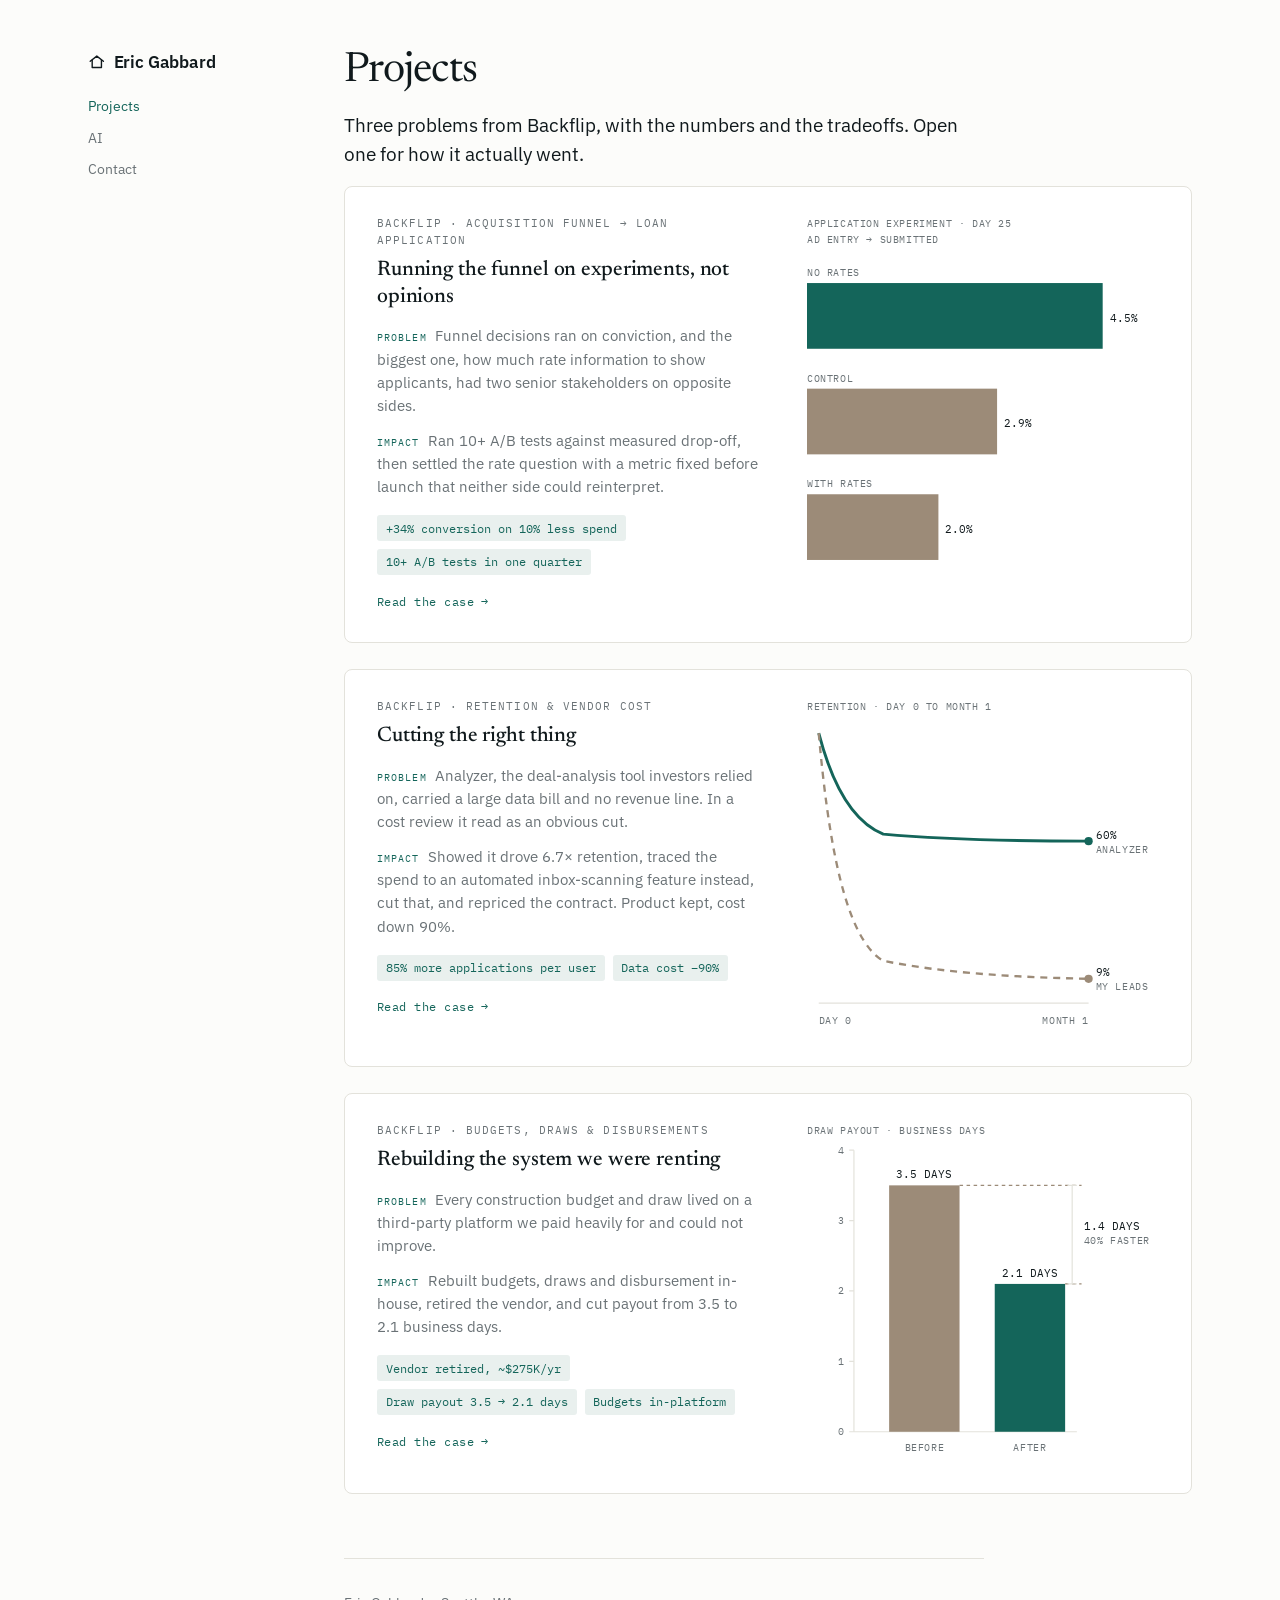
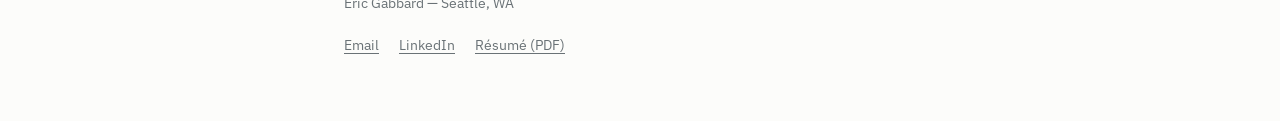
==== commit 5df90610: "Let the project card figures fill their column Redrawn near-square (300x290 to 300x300) so each figu" ====
--- a/projects/index.html
+++ b/projects/index.html
@@ -65,20 +65,21 @@
         side could reinterpret.</p>
       </div>
       <div class="chart">
-        <svg viewBox="0 0 300 100" role="img" aria-label="Loan application experiment at day 25: no rates 4.5 percent, control 2.9 percent, with rates 2.0 percent">
-          <text class="ch-lab" x="0" y="8">APPLICATION EXPERIMENT &#183; DAY 25</text>
+        <svg viewBox="0 0 300 300" role="img" aria-label="Loan application experiment at day 25, ad entry to submitted: no rates 4.5 percent, control 2.9 percent, with rates 2.0 percent">
+          <text class="ch-lab" x="0" y="10">APPLICATION EXPERIMENT &#183; DAY 25</text>
+          <text class="ch-lab" x="0" y="24">AD ENTRY &#8594; SUBMITTED</text>
 
-          <text class="ch-lab" x="0" y="33">NO RATES</text>
-          <rect class="ch-mark" x="80" y="20" width="170" height="18"/>
-          <text class="ch-val" x="256" y="33">4.5%</text>
+          <text class="ch-lab" x="0" y="52">NO RATES</text>
+          <rect class="ch-mark" x="0" y="58" width="252" height="56"/>
+          <text class="ch-val" x="258" y="91">4.5%</text>
 
-          <text class="ch-lab" x="0" y="61">CONTROL</text>
-          <rect class="ch-alt" x="80" y="48" width="110" height="18"/>
-          <text class="ch-val" x="196" y="61">2.9%</text>
+          <text class="ch-lab" x="0" y="142">CONTROL</text>
+          <rect class="ch-alt" x="0" y="148" width="162" height="56"/>
+          <text class="ch-val" x="168" y="181">2.9%</text>
 
-          <text class="ch-lab" x="0" y="89">WITH RATES</text>
-          <rect class="ch-alt" x="80" y="76" width="76" height="18"/>
-          <text class="ch-val" x="162" y="89">2.0%</text>
+          <text class="ch-lab" x="0" y="232">WITH RATES</text>
+          <rect class="ch-alt" x="0" y="238" width="112" height="56"/>
+          <text class="ch-val" x="118" y="271">2.0%</text>
         </svg>
       </div>
       <div class="card-foot">
@@ -102,23 +103,23 @@
         the contract. Product kept, cost down 90%.</p>
       </div>
       <div class="chart">
-        <svg viewBox="0 0 300 124" role="img" aria-label="Retention from day 0 to month 1: Analyzer users at 60 percent, My Leads users at 9 percent">
-          <text class="ch-lab" x="0" y="8">RETENTION &#183; DAY 0 TO MONTH 1</text>
+        <svg viewBox="0 0 300 290" role="img" aria-label="Retention from day 0 to month 1: Analyzer users at 60 percent, My Leads users at 9 percent">
+          <text class="ch-lab" x="0" y="10">RETENTION &#183; DAY 0 TO MONTH 1</text>
 
-          <path class="ch-line"  d="M10 22 C20 38 38 47 65 50 C120 53 180 54 240 54"/>
-          <path class="ch-line2" d="M10 22 C18 52 32 80 65 88 C120 93 180 94 240 94.8"/>
+          <path class="ch-line"  d="M10 30 C22 76 40 106 65 116 C120 121 180 122 240 122"/>
+          <path class="ch-line2" d="M10 30 C18 120 32 205 65 224 C120 235 180 238 240 239.3"/>
 
-          <circle class="ch-dot"  cx="240" cy="54" r="3"/>
-          <circle class="ch-dot2" cx="240" cy="94.8" r="3"/>
+          <circle class="ch-dot"  cx="240" cy="122" r="3.5"/>
+          <circle class="ch-dot2" cx="240" cy="239.3" r="3.5"/>
 
-          <text class="ch-val" x="246" y="52">60%</text>
-          <text class="ch-lab" x="246" y="63">ANALYZER</text>
-          <text class="ch-val" x="246" y="92">9%</text>
-          <text class="ch-lab" x="246" y="103">MY LEADS</text>
+          <text class="ch-val" x="246" y="120">60%</text>
+          <text class="ch-lab" x="246" y="132">ANALYZER</text>
+          <text class="ch-val" x="246" y="237">9%</text>
+          <text class="ch-lab" x="246" y="249">MY LEADS</text>
 
-          <line class="ch-rule" x1="10" y1="102" x2="240" y2="102"/>
-          <text class="ch-lab" x="10" y="118">DAY 0</text>
-          <text class="ch-lab" x="240" y="118" text-anchor="end">MONTH 1</text>
+          <line class="ch-rule" x1="10" y1="260" x2="240" y2="260"/>
+          <text class="ch-lab" x="10" y="278">DAY 0</text>
+          <text class="ch-lab" x="240" y="278" text-anchor="end">MONTH 1</text>
         </svg>
       </div>
       <div class="card-foot">
@@ -140,30 +141,30 @@
         in-house, retired the vendor, and cut payout from 3.5 to 2.1 business days.</p>
       </div>
       <div class="chart">
-        <svg viewBox="0 0 300 120" role="img" aria-label="Draw payout: 3.5 business days before, 2.1 after, 1.4 days saved">
-          <text class="ch-lab" x="0" y="8">DRAW PAYOUT &#183; BUSINESS DAYS</text>
+        <svg viewBox="0 0 300 292" role="img" aria-label="Draw payout: 3.5 business days before, 2.1 after, 1.4 days saved">
+          <text class="ch-lab" x="0" y="10">DRAW PAYOUT &#183; BUSINESS DAYS</text>
 
-          <line class="ch-rule" x1="40" y1="20" x2="40" y2="100"/>
-          <path class="ch-rule" d="M36 100 h4 M36 80 h4 M36 60 h4 M36 40 h4 M36 20 h4"/>
-          <text class="ch-lab" x="32" y="103" text-anchor="end">0</text>
-          <text class="ch-lab" x="32" y="83" text-anchor="end">1</text>
-          <text class="ch-lab" x="32" y="63" text-anchor="end">2</text>
-          <text class="ch-lab" x="32" y="43" text-anchor="end">3</text>
-          <text class="ch-lab" x="32" y="23" text-anchor="end">4</text>
-          <line class="ch-rule" x1="40" y1="100" x2="210" y2="100"/>
+          <line class="ch-rule" x1="40" y1="24" x2="40" y2="264"/>
+          <path class="ch-rule" d="M36 264 h4 M36 204 h4 M36 144 h4 M36 84 h4 M36 24 h4"/>
+          <text class="ch-lab" x="32" y="267" text-anchor="end">0</text>
+          <text class="ch-lab" x="32" y="207" text-anchor="end">1</text>
+          <text class="ch-lab" x="32" y="147" text-anchor="end">2</text>
+          <text class="ch-lab" x="32" y="87" text-anchor="end">3</text>
+          <text class="ch-lab" x="32" y="27" text-anchor="end">4</text>
+          <line class="ch-rule" x1="40" y1="264" x2="230" y2="264"/>
 
-          <rect class="ch-alt" x="70" y="30" width="50" height="70"/>
-          <text class="ch-val" x="95" y="24" text-anchor="middle">3.5 DAYS</text>
-          <text class="ch-lab" x="95" y="114" text-anchor="middle">BEFORE</text>
+          <rect class="ch-alt" x="70" y="54" width="60" height="210"/>
+          <text class="ch-val" x="100" y="48" text-anchor="middle">3.5 DAYS</text>
+          <text class="ch-lab" x="100" y="280" text-anchor="middle">BEFORE</text>
 
-          <rect class="ch-mark" x="150" y="58" width="50" height="42"/>
-          <text class="ch-val" x="175" y="52" text-anchor="middle">2.1 DAYS</text>
-          <text class="ch-lab" x="175" y="114" text-anchor="middle">AFTER</text>
+          <rect class="ch-mark" x="160" y="138" width="60" height="126"/>
+          <text class="ch-val" x="190" y="132" text-anchor="middle">2.1 DAYS</text>
+          <text class="ch-lab" x="190" y="280" text-anchor="middle">AFTER</text>
 
-          <path class="ch-dash" d="M120 30 H230 M200 58 H230"/>
-          <path class="ch-rule" d="M218 30 h8 M218 58 h8 M222 30 V58"/>
-          <text class="ch-val" x="232" y="41">1.4 DAYS</text>
-          <text class="ch-lab" x="232" y="52">40% FASTER</text>
+          <path class="ch-dash" d="M130 54 H234 M220 138 H234"/>
+          <path class="ch-rule" d="M222 54 h8 M222 138 h8 M226 54 V138"/>
+          <text class="ch-val" x="236" y="92">1.4 DAYS</text>
+          <text class="ch-lab" x="236" y="104">40% FASTER</text>
         </svg>
       </div>
       <div class="card-foot">
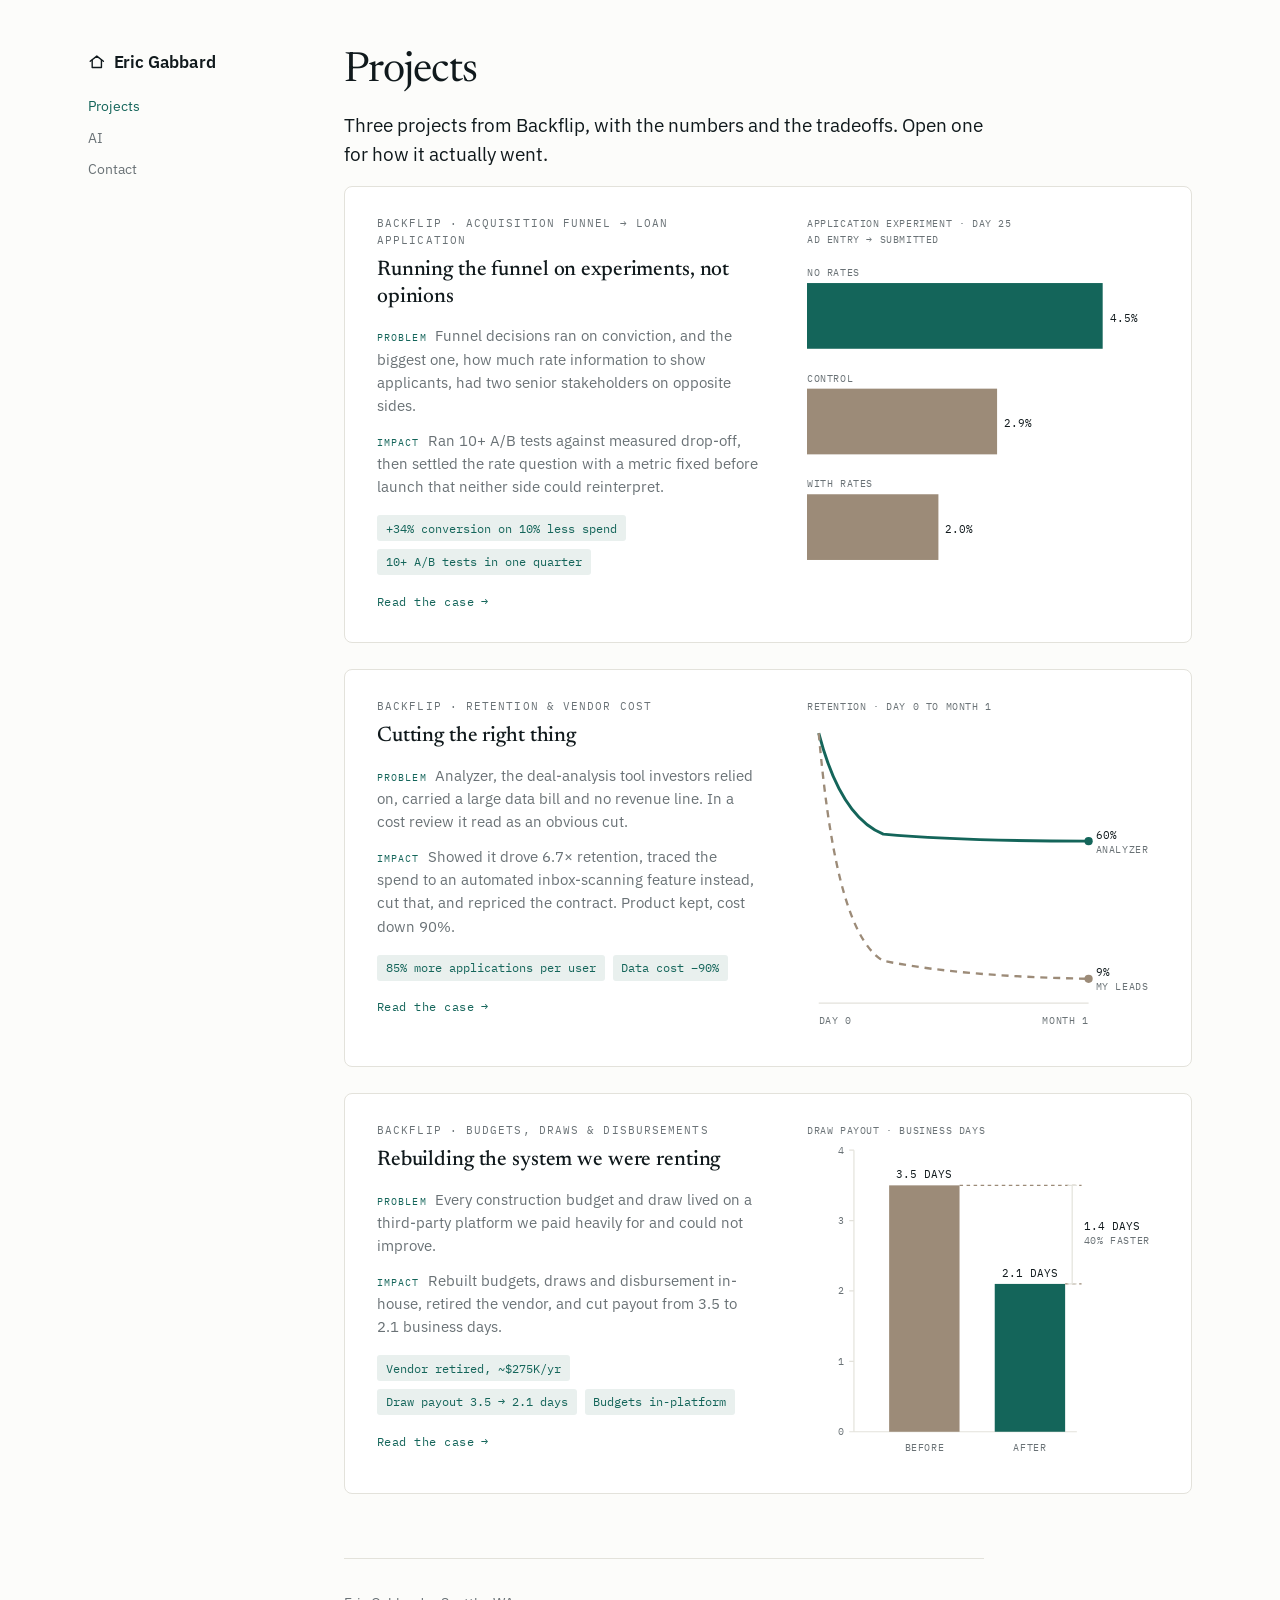
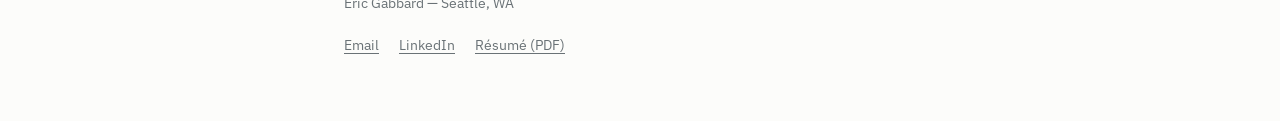
==== commit 08be2420: "Projects index lede: problems to projects Co-Authored-By: Claude Fable 5.1 <noreply@anthropic.com> C" ====
--- a/projects/index.html
+++ b/projects/index.html
@@ -48,7 +48,7 @@
 
   <h1>Projects</h1>
 
-  <p class="lede">Three problems from Backflip, with the numbers and the tradeoffs. Open one for
+  <p class="lede">Three projects from Backflip, with the numbers and the tradeoffs. Open one for
   how it actually went.</p>
 
   <div class="cards">
